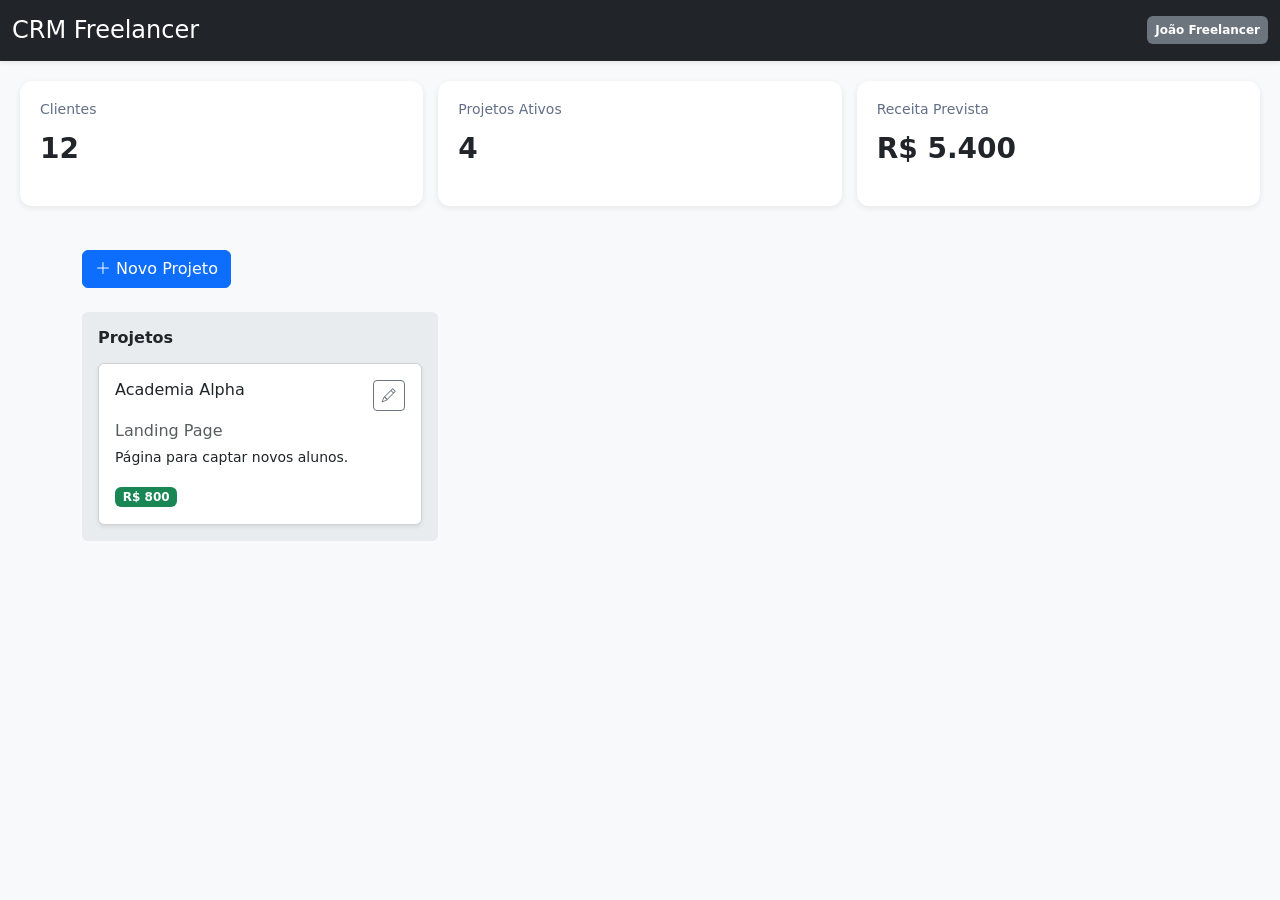
==== index.html @ 251d6d00 "first" ====
<!DOCTYPE html>

<html lang="pt-BR">
<head>
  <meta charset="UTF-8">
  <meta name="viewport" content="width=device-width, initial-scale=1">

  <title>CRM Freelancer</title>

  <!-- Bootstrap -->

  <link
    href="https://cdn.jsdelivr.net/npm/bootstrap@5.3.8/dist/css/bootstrap.min.css"
    rel="stylesheet">

  <!-- Bootstrap Icons -->

  <link
    rel="stylesheet"
    href="https://cdn.jsdelivr.net/npm/bootstrap-icons@1.13.1/font/bootstrap-icons.min.css">

  <!-- Seu CSS/SASS compilado -->

  <link rel="stylesheet" href="./css/style.css">
</head>

<body class="bg-light">

  <!-- Header -->

  <header class="bg-dark text-white py-3 shadow-sm">
    <div class="container-fluid">

  <div class="d-flex justify-content-between align-items-center">

    <h1 class="h4 m-0">
      CRM Freelancer
    </h1>

    <span class="badge text-bg-secondary p-2">
      João Freelancer
    </span>

  </div>

</div>

  </header>

  <!--dashboard-->

<section class="dashboard">
<div class="stat-card">
    <h3>Clientes</h3>
    <p>12</p>
</div>

<div class="stat-card">
    <h3>Projetos Ativos</h3>
    <p>4</p>
</div>

<div class="stat-card">
    <h3>Receita Prevista</h3>
    <p>R$ 5.400</p>
</div>

</section>

  <!-- Conteúdo -->

  <main class="container py-4">
<!-- Botão -->

<div class="mb-4">

  <button
    class="btn btn-primary">

    <i class="bi bi-plus-lg"></i>
    Novo Projeto

  </button>

</div>

<!-- Coluna -->

<div class="row">

  <div class="col-md-4">

    <div class="bg-body-secondary rounded p-3">

      <h2 class="h6 fw-bold mb-3">
        Projetos
      </h2>

      <!-- Card -->

      <div class="card shadow-sm">

        <div class="card-body">

          <div
            class="d-flex justify-content-between align-items-start">

            <h3 class="h6 mb-0">
              Academia Alpha
            </h3>

            <button
              class="btn btn-sm btn-outline-secondary">

              <i class="bi bi-pencil"></i>

            </button>

          </div>

          <p class="text-muted mt-2 mb-1">
            Landing Page
          </p>

          <p class="small mb-3">
            Página para captar novos alunos.
          </p>

          <span
            class="badge text-bg-success">

            R$ 800

          </span>

        </div>

      </div>

    </div>

  </div>

</div>

  </main>


  <style>

/* DASHBOARD */

.dashboard{
    display:flex;
    gap:15px;
    padding:20px;
}

.stat-card{
    background:white;
    flex:1;
    padding:20px;
    border-radius:12px;
    box-shadow:0 2px 6px rgba(0,0,0,.08);
}

.stat-card h3{
    color:#626f86;
    font-size:14px;
}

.stat-card p{
    font-size:28px;
    font-weight:bold;
    margin-top:10px;
}

  </style>
</body>
</html>
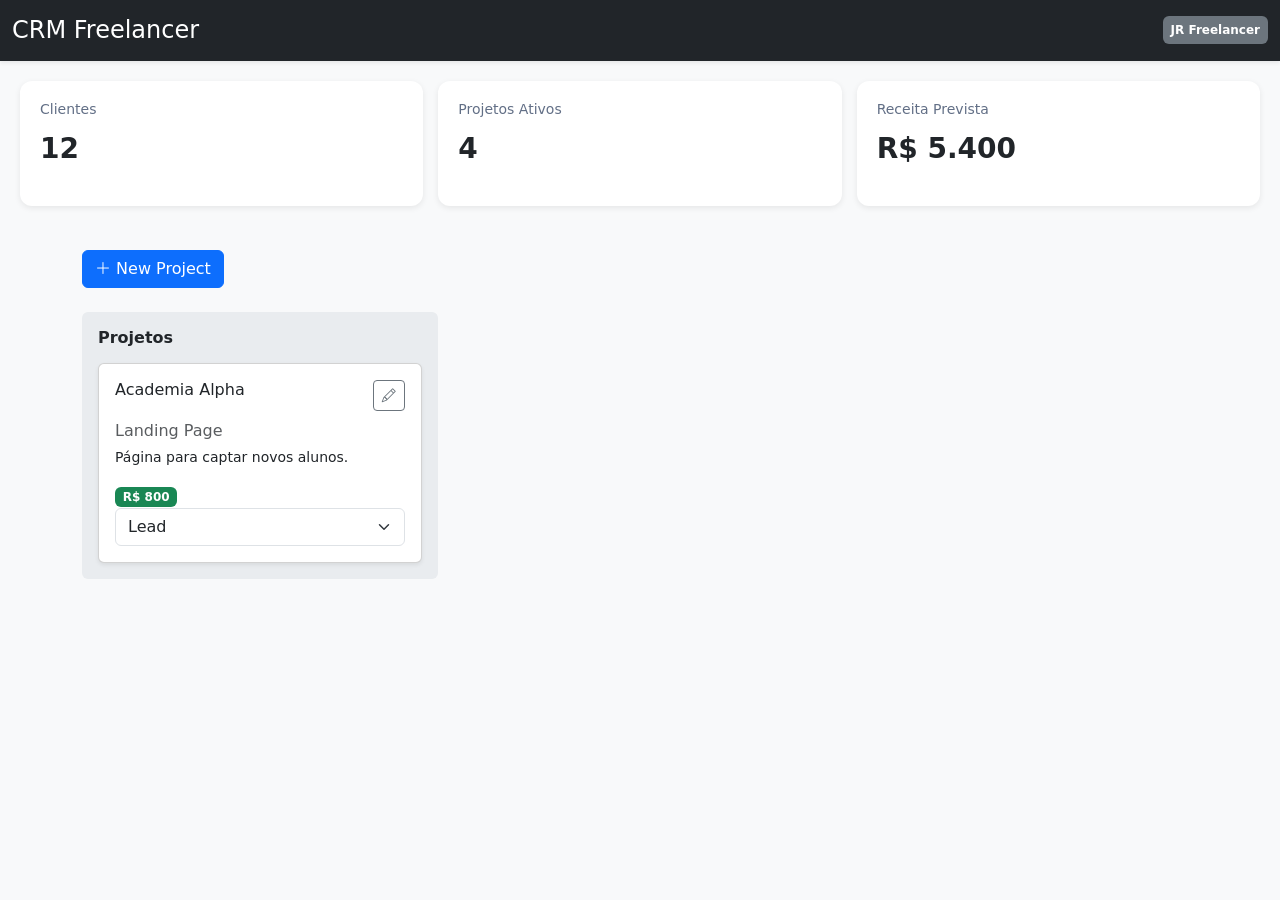
==== commit fd4d6bbc: "createProject" ====
--- a/index.html
+++ b/index.html
@@ -21,7 +21,7 @@
 
   <!-- Seu CSS/SASS compilado -->
 
-  <link rel="stylesheet" href="./css/style.css">
+  <link rel="stylesheet" href="./src/style/style.css">
 </head>
 
 <body class="bg-light">
@@ -33,12 +33,13 @@
 
   <div class="d-flex justify-content-between align-items-center">
 
+      <a href="./index.html" class="text-decoration-none text-reset">
     <h1 class="h4 m-0">
       CRM Freelancer
-    </h1>
+    </h1> </a>
 
     <span class="badge text-bg-secondary p-2">
-      João Freelancer
+      JR Freelancer
     </span>
 
   </div>
@@ -67,24 +68,23 @@
 
 </section>
 
-  <!-- Conteúdo -->
+  <!-- Content -->
 
   <main class="container py-4">
-<!-- Botão -->
 
 <div class="mb-4">
-
-  <button
-    class="btn btn-primary">
-
-    <i class="bi bi-plus-lg"></i>
-    Novo Projeto
-
-  </button>
+  
+<a
+  href="./createProject.html"
+  class="btn btn-primary"
+>
+  <i class="bi bi-plus-lg"></i>
+  New Project
+</a>
 
 </div>
 
-<!-- Coluna -->
+<!-- Colum -->
 
 <div class="row">
 
@@ -133,6 +133,32 @@
 
           </span>
 
+<label class="form-label"></label>
+
+<select class="form-select">
+
+    <option value="lead">
+        Lead
+    </option>
+
+    <option value="quote">
+        Quotation
+    </option>
+
+    <option value="development">
+        In Development
+    </option>
+
+    <option value="delivered">
+        Delivered
+    </option>
+
+    <option value="paid">
+        Paid
+    </option>
+
+</select>
+
         </div>
 
       </div>
@@ -144,37 +170,6 @@
 </div>
 
   </main>
-
-
-  <style>
-
-/* DASHBOARD */
-
-.dashboard{
-    display:flex;
-    gap:15px;
-    padding:20px;
-}
-
-.stat-card{
-    background:white;
-    flex:1;
-    padding:20px;
-    border-radius:12px;
-    box-shadow:0 2px 6px rgba(0,0,0,.08);
-}
-
-.stat-card h3{
-    color:#626f86;
-    font-size:14px;
-}
-
-.stat-card p{
-    font-size:28px;
-    font-weight:bold;
-    margin-top:10px;
-}
-
-  </style>
 </body>
 </html>
+
--- a/src/style/style.css
+++ b/src/style/style.css
@@ -0,0 +1,39 @@
+* {
+    margin: 0;
+    padding: 0;
+    box-sizing: border-box;
+}
+
+    input{
+        margin-bottom: 3%;
+    }
+    .form-label{
+        margin-top: 1.5%;
+    }
+
+/* DASHBOARD */
+
+.dashboard{
+    display:flex;
+    gap:15px;
+    padding:20px;
+}
+
+.stat-card{
+    background:white;
+    flex:1;
+    padding:20px;
+    border-radius:12px;
+    box-shadow:0 2px 6px rgba(0,0,0,.08);
+}
+
+.stat-card h3{
+    color:#626f86;
+    font-size:14px;
+}
+
+.stat-card p{
+    font-size:28px;
+    font-weight:bold;
+    margin-top:10px;
+}
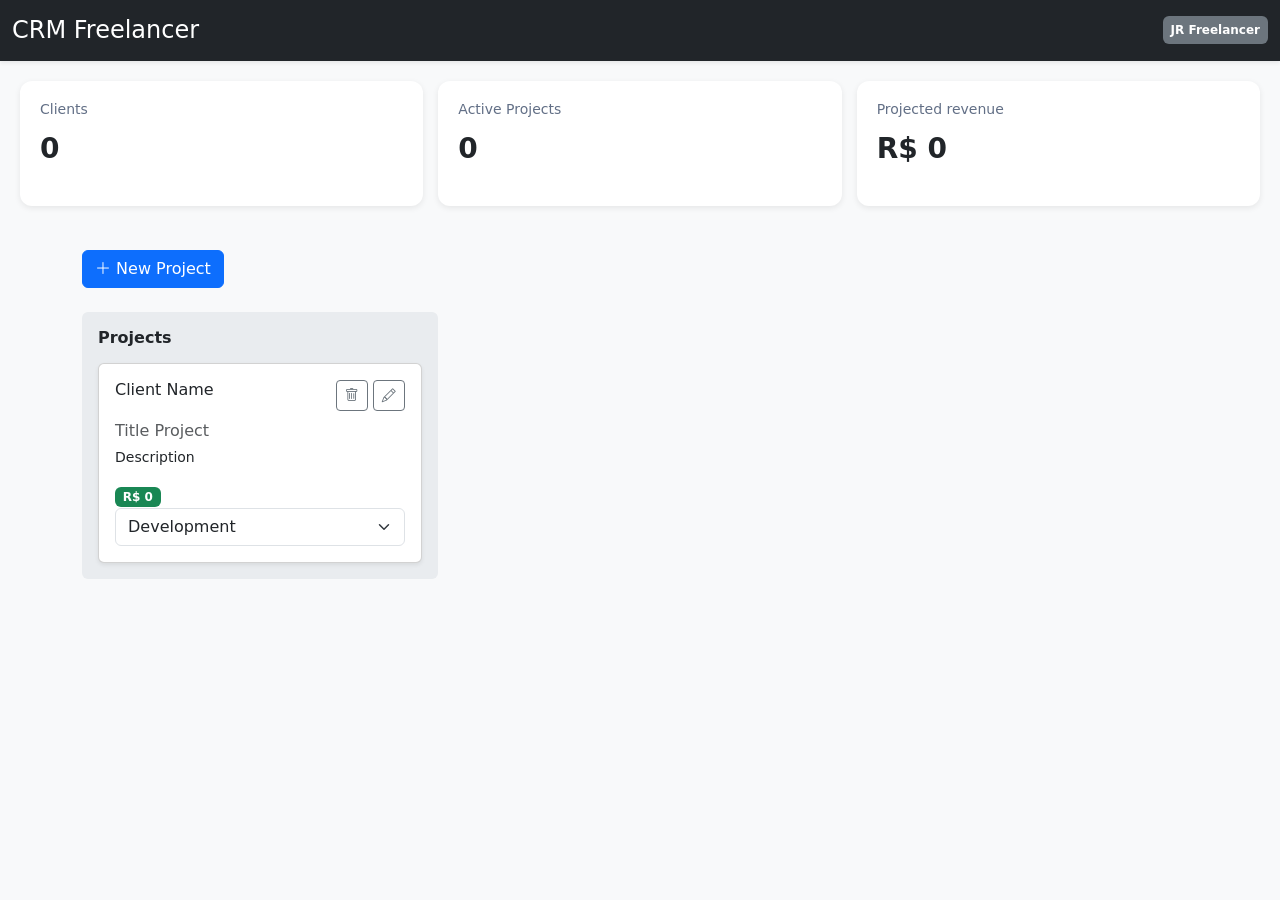
==== commit 1b2e0c23: "finishjs" ====
--- a/index.html
+++ b/index.html
@@ -6,6 +6,9 @@
   <meta name="viewport" content="width=device-width, initial-scale=1">
 
   <title>CRM Freelancer</title>
+
+      <!-- FAVICON -->
+<link rel="icon" type="image/png" href="icon.png">
 
   <!-- Bootstrap -->
 
@@ -18,8 +21,6 @@
   <link
     rel="stylesheet"
     href="https://cdn.jsdelivr.net/npm/bootstrap-icons@1.13.1/font/bootstrap-icons.min.css">
-
-  <!-- Seu CSS/SASS compilado -->
 
   <link rel="stylesheet" href="./src/style/style.css">
 </head>
@@ -52,18 +53,18 @@
 
 <section class="dashboard">
 <div class="stat-card">
-    <h3>Clientes</h3>
-    <p>12</p>
+    <h3>Clients</h3>
+    <p>0</p>
 </div>
 
 <div class="stat-card">
-    <h3>Projetos Ativos</h3>
-    <p>4</p>
+    <h3>Active Projects</h3>
+    <p>0</p>
 </div>
 
 <div class="stat-card">
-    <h3>Receita Prevista</h3>
-    <p>R$ 5.400</p>
+    <h3>Projected revenue</h3>
+    <p>R$ 0</p>
 </div>
 
 </section>
@@ -93,12 +94,13 @@
     <div class="bg-body-secondary rounded p-3">
 
       <h2 class="h6 fw-bold mb-3">
-        Projetos
+        Projects
       </h2>
 
       <!-- Card -->
+       <div id="projectList"></div>
 
-      <div class="card shadow-sm">
+      <div id="projectCard" class="card shadow-sm">
 
         <div class="card-body">
 
@@ -106,47 +108,55 @@
             class="d-flex justify-content-between align-items-start">
 
             <h3 class="h6 mb-0">
-              Academia Alpha
+              Client Name
             </h3>
+
+            <!--remove space-->
+            <!--delete-->
+<div class="gap-0">
+
+            <button
+            id="deleteBtn"
+              class="btn btn-sm btn-outline-secondary">
+              <i class="bi bi-trash"></i> 
+            </button>
+
 
             <button
               class="btn btn-sm btn-outline-secondary">
+             
+<a class="text-decoration-none text-reset" 
+href="./editProject.html">
+              <i class="bi bi-pencil"></i> 
+            </a>
+            </button>
 
-              <i class="bi bi-pencil"></i>
-
-            </button>
+            </div>
 
           </div>
 
           <p class="text-muted mt-2 mb-1">
-            Landing Page
+            Title Project
           </p>
 
           <p class="small mb-3">
-            Página para captar novos alunos.
+            Description
           </p>
 
           <span
             class="badge text-bg-success">
 
-            R$ 800
+            R$ 0
 
           </span>
 
 <label class="form-label"></label>
 
-<select class="form-select">
+<select id="projectStatus" class="form-select">
 
-    <option value="lead">
-        Lead
-    </option>
-
-    <option value="quote">
-        Quotation
-    </option>
-
+<!--Change color-->
     <option value="development">
-        In Development
+        Development
     </option>
 
     <option value="delivered">
@@ -170,6 +180,7 @@
 </div>
 
   </main>
+  
+  <script src="./src/js/app.js"></script>
 </body>
 </html>
-
